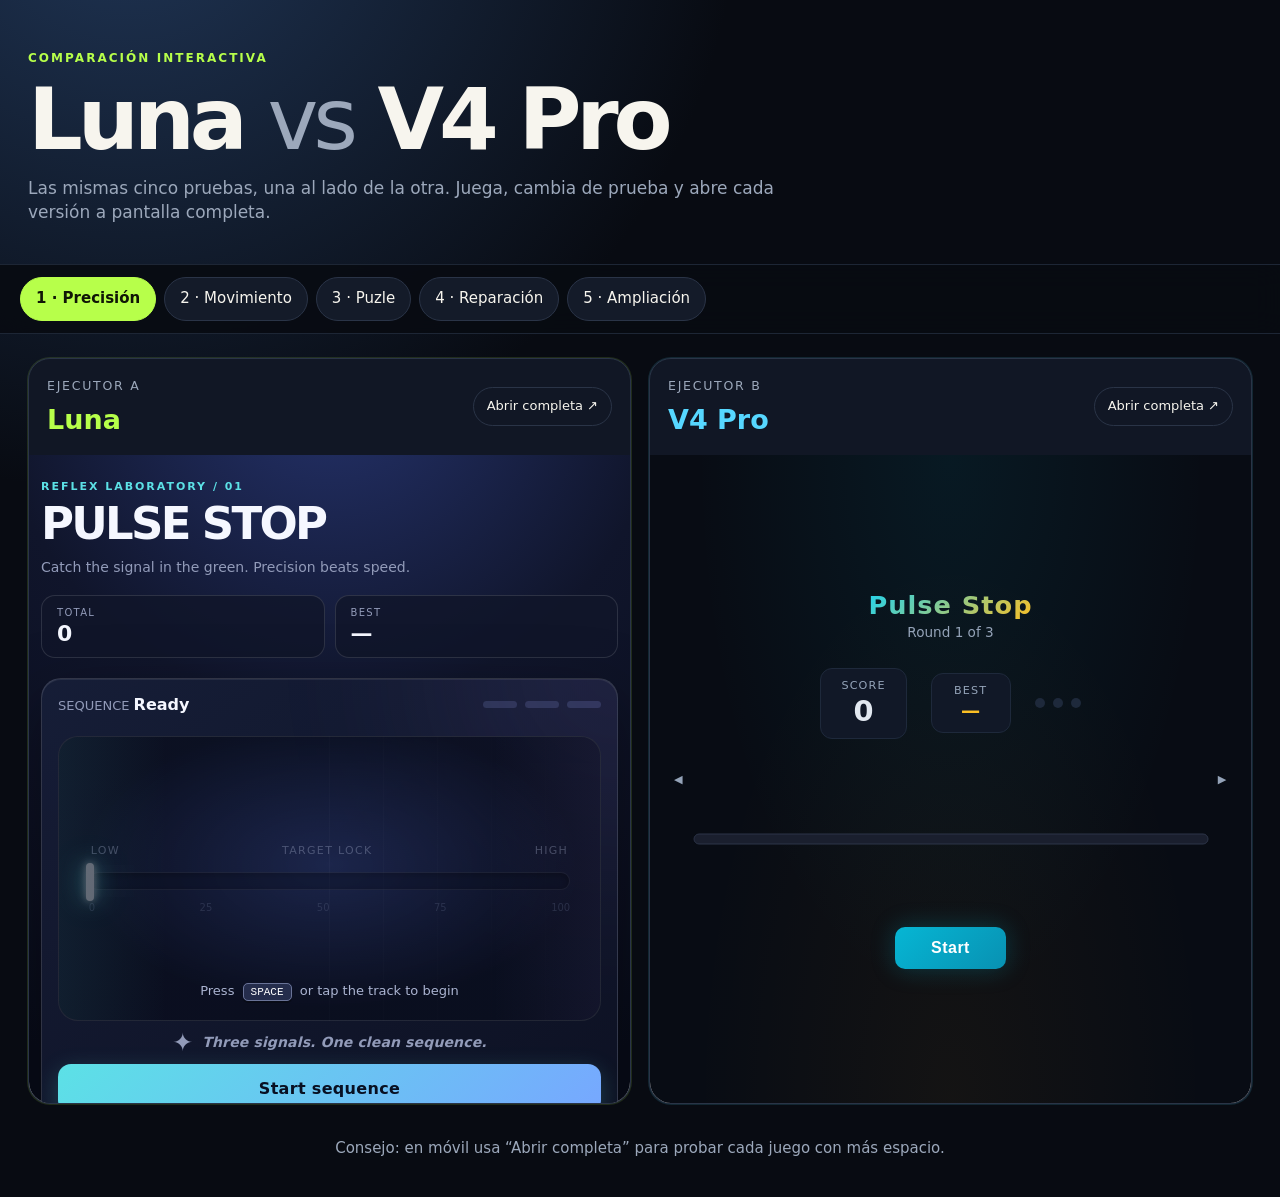
==== index.html @ 1386f09f "Publish interactive Luna and V4 Pro comparison" ====
<!doctype html><html lang="es"><head><meta charset="utf-8"><meta name="viewport" content="width=device-width,initial-scale=1"><title>Luna vs V4 Pro — duelo jugable</title><link rel="stylesheet" href="style.css"></head><body><header><p class="eyebrow">COMPARACIÓN INTERACTIVA</p><h1>Luna <span>vs</span> V4 Pro</h1><p>Las mismas cinco pruebas, una al lado de la otra. Juega, cambia de prueba y abre cada versión a pantalla completa.</p></header><nav id="tabs"></nav><main><section class="panel luna"><div class="panel-head"><div><small>EJECUTOR A</small><h2>Luna</h2></div><a id="open-luna" target="_blank">Abrir completa ↗</a></div><iframe id="luna" title="Versión Luna"></iframe></section><section class="panel pro"><div class="panel-head"><div><small>EJECUTOR B</small><h2>V4 Pro</h2></div><a id="open-pro" target="_blank">Abrir completa ↗</a></div><iframe id="pro" title="Versión V4 Pro"></iframe></section></main><footer>Consejo: en móvil usa “Abrir completa” para probar cada juego con más espacio.</footer><script src="app.js"></script></body></html>
---- style.css ----
:root{--bg:#080b12;--panel:#111725;--line:#2a3447;--text:#f7f5ee;--muted:#9ca8bb;--green:#b7ff4a;--cyan:#56d7ff}*{box-sizing:border-box}body{margin:0;background:radial-gradient(circle at 10% -10%,#203657 0,transparent 35%),var(--bg);color:var(--text);font:15px/1.45 Inter,system-ui,sans-serif}header{max-width:1500px;margin:auto;padding:38px 28px 22px}.eyebrow{color:var(--green);font-size:12px;font-weight:900;letter-spacing:.17em}h1{font-size:clamp(44px,7vw,86px);line-height:.9;margin:14px 0;letter-spacing:-.06em}h1 span{color:var(--muted);font-weight:400}header>p:last-child{max-width:760px;color:var(--muted);font-size:17px}nav{position:sticky;top:0;z-index:4;display:flex;gap:8px;overflow:auto;padding:12px max(20px,calc((100vw - 1444px)/2));background:#080b12e8;backdrop-filter:blur(14px);border-block:1px solid #1d2635}button{white-space:nowrap;border:1px solid var(--line);border-radius:999px;background:#141b29;color:var(--text);padding:10px 15px;font:inherit;cursor:pointer}button.active{background:var(--green);border-color:var(--green);color:#101606;font-weight:900}main{display:grid;grid-template-columns:1fr 1fr;gap:18px;max-width:1500px;margin:auto;padding:24px 28px}.panel{min-width:0;background:var(--panel);border:1px solid var(--line);border-radius:22px;overflow:hidden}.panel.luna{box-shadow:0 0 0 1px #b7ff4a22}.panel.pro{box-shadow:0 0 0 1px #56d7ff22}.panel-head{display:flex;align-items:center;justify-content:space-between;padding:16px 18px}.panel-head small{color:var(--muted);letter-spacing:.14em}.panel-head h2{margin:3px 0 0;font-size:27px}.luna h2{color:var(--green)}.pro h2{color:var(--cyan)}a{color:var(--text);border:1px solid var(--line);border-radius:999px;padding:9px 13px;text-decoration:none;font-size:13px}a:hover{border-color:var(--cyan)}iframe{display:block;width:100%;height:min(72vh,760px);border:0;background:#fff}footer{padding:10px 28px 38px;text-align:center;color:var(--muted)}@media(max-width:850px){header{padding:28px 18px 16px}main{grid-template-columns:1fr;padding:16px}.panel{border-radius:17px}iframe{height:72vh}.panel-head{padding:13px 14px}}
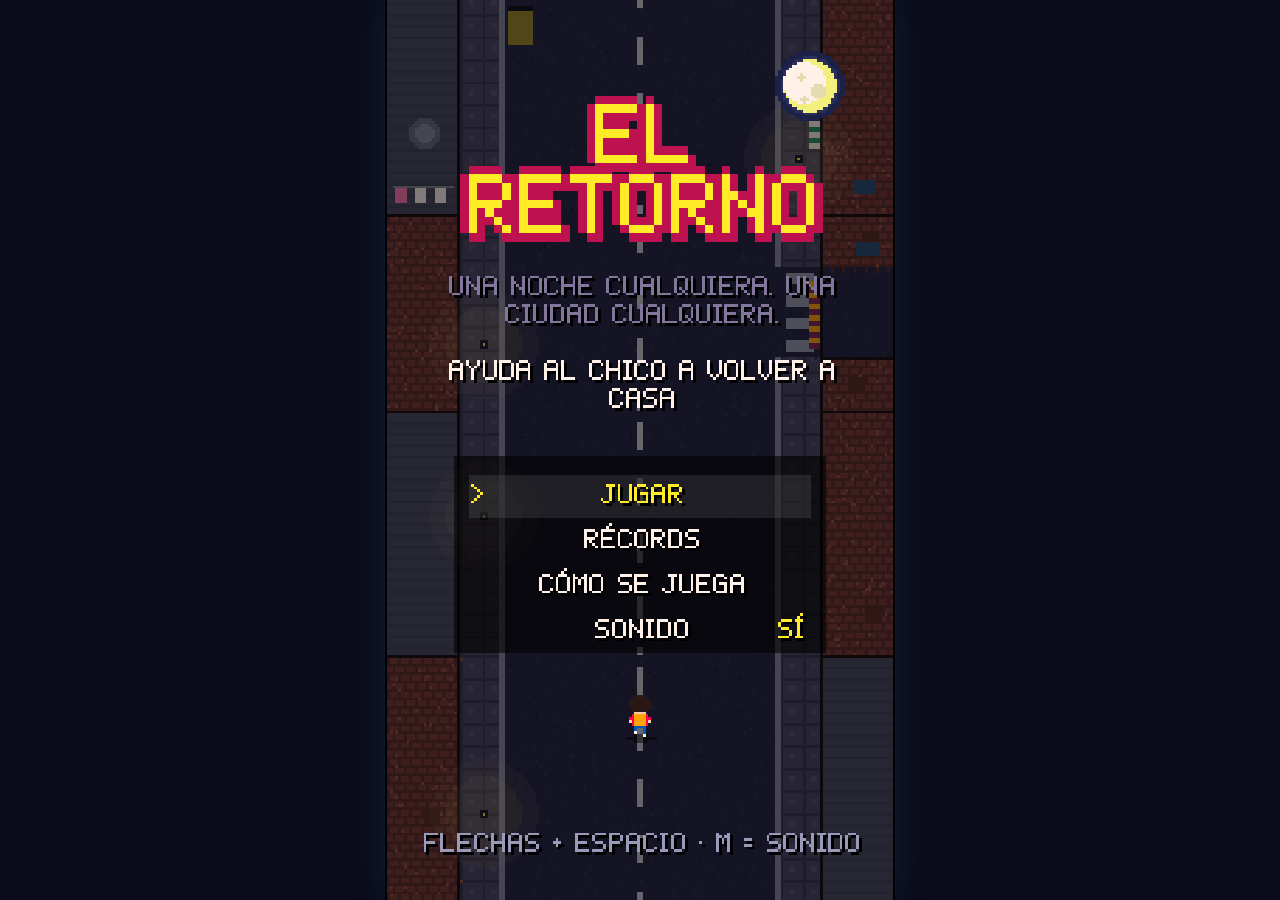
==== commit d2976083: "Serve El Retorno from the repo root and remove the Luna vs V4 Pro comparison Vercel publishes the re" ====
--- a/index.html
+++ b/index.html
@@ -1 +1,38 @@
-<!doctype html><html lang="es"><head><meta charset="utf-8"><meta name="viewport" content="width=device-width,initial-scale=1"><title>Luna vs V4 Pro — duelo jugable</title><link rel="stylesheet" href="style.css"></head><body><header><p class="eyebrow">COMPARACIÓN INTERACTIVA</p><h1>Luna <span>vs</span> V4 Pro</h1><p>Las mismas cinco pruebas, una al lado de la otra. Juega, cambia de prueba y abre cada versión a pantalla completa.</p></header><nav id="tabs"></nav><main><section class="panel luna"><div class="panel-head"><div><small>EJECUTOR A</small><h2>Luna</h2></div><a id="open-luna" target="_blank">Abrir completa ↗</a></div><iframe id="luna" title="Versión Luna"></iframe></section><section class="panel pro"><div class="panel-head"><div><small>EJECUTOR B</small><h2>V4 Pro</h2></div><a id="open-pro" target="_blank">Abrir completa ↗</a></div><iframe id="pro" title="Versión V4 Pro"></iframe></section></main><footer>Consejo: en móvil usa “Abrir completa” para probar cada juego con más espacio.</footer><script src="app.js"></script></body></html>+<!doctype html>
+<html lang="es">
+<head>
+<meta charset="utf-8">
+<meta name="viewport" content="width=device-width,initial-scale=1,maximum-scale=1,user-scalable=no,viewport-fit=cover">
+<meta name="theme-color" content="#0b0b1a">
+<meta name="description" content="El Retorno: ayuda al chico a volver a casa esquivando zombis, vampiros, volcanes y más en una ciudad española de noche. Cada partida es distinta.">
+<meta property="og:title" content="El Retorno">
+<meta property="og:description" content="Una noche cualquiera. Una ciudad cualquiera. Zombis, un vampiro, un volcán en la avenida... y tu madre esperando.">
+<title>El Retorno</title>
+<link rel="icon" href="data:image/svg+xml,%3Csvg xmlns='http://www.w3.org/2000/svg' viewBox='0 0 8 8' shape-rendering='crispEdges'%3E%3Crect width='8' height='8' fill='%230b0b1a'/%3E%3Crect x='2' y='1' width='4' height='3' fill='%23291814'/%3E%3Crect x='3' y='3' width='3' height='2' fill='%23ffccaa'/%3E%3Crect x='2' y='5' width='4' height='2' fill='%23ff004d'/%3E%3Crect x='6' y='1' width='1' height='1' fill='%23fff1e8'/%3E%3C/svg%3E">
+<link rel="stylesheet" href="style.css">
+</head>
+<body>
+<div id="app">
+  <div id="stage">
+    <canvas id="screen" width="180" height="320" aria-label="El Retorno"></canvas>
+  </div>
+  <div id="pad">
+    <div id="joy" aria-hidden="true"><div class="base"><div class="knob"></div></div></div>
+    <div id="mid">
+      <button id="btn-pause" class="mini" aria-label="Pausa">II</button>
+      <button id="btn-mute" class="mini" aria-label="Sonido">♪</button>
+    </div>
+    <div id="ab">
+      <button class="btn a" data-k="a">A</button>
+    </div>
+  </div>
+</div>
+<noscript>Necesitas JavaScript para jugar a El Retorno.</noscript>
+<script src="js/core.js"></script>
+<script src="js/art.js"></script>
+<script src="js/hazards.js"></script>
+<script src="js/game.js"></script>
+<script src="js/scenes.js"></script>
+<script src="js/main.js"></script>
+</body>
+</html>
--- a/style.css
+++ b/style.css
@@ -1 +1,30 @@
-:root{--bg:#080b12;--panel:#111725;--line:#2a3447;--text:#f7f5ee;--muted:#9ca8bb;--green:#b7ff4a;--cyan:#56d7ff}*{box-sizing:border-box}body{margin:0;background:radial-gradient(circle at 10% -10%,#203657 0,transparent 35%),var(--bg);color:var(--text);font:15px/1.45 Inter,system-ui,sans-serif}header{max-width:1500px;margin:auto;padding:38px 28px 22px}.eyebrow{color:var(--green);font-size:12px;font-weight:900;letter-spacing:.17em}h1{font-size:clamp(44px,7vw,86px);line-height:.9;margin:14px 0;letter-spacing:-.06em}h1 span{color:var(--muted);font-weight:400}header>p:last-child{max-width:760px;color:var(--muted);font-size:17px}nav{position:sticky;top:0;z-index:4;display:flex;gap:8px;overflow:auto;padding:12px max(20px,calc((100vw - 1444px)/2));background:#080b12e8;backdrop-filter:blur(14px);border-block:1px solid #1d2635}button{white-space:nowrap;border:1px solid var(--line);border-radius:999px;background:#141b29;color:var(--text);padding:10px 15px;font:inherit;cursor:pointer}button.active{background:var(--green);border-color:var(--green);color:#101606;font-weight:900}main{display:grid;grid-template-columns:1fr 1fr;gap:18px;max-width:1500px;margin:auto;padding:24px 28px}.panel{min-width:0;background:var(--panel);border:1px solid var(--line);border-radius:22px;overflow:hidden}.panel.luna{box-shadow:0 0 0 1px #b7ff4a22}.panel.pro{box-shadow:0 0 0 1px #56d7ff22}.panel-head{display:flex;align-items:center;justify-content:space-between;padding:16px 18px}.panel-head small{color:var(--muted);letter-spacing:.14em}.panel-head h2{margin:3px 0 0;font-size:27px}.luna h2{color:var(--green)}.pro h2{color:var(--cyan)}a{color:var(--text);border:1px solid var(--line);border-radius:999px;padding:9px 13px;text-decoration:none;font-size:13px}a:hover{border-color:var(--cyan)}iframe{display:block;width:100%;height:min(72vh,760px);border:0;background:#fff}footer{padding:10px 28px 38px;text-align:center;color:var(--muted)}@media(max-width:850px){header{padding:28px 18px 16px}main{grid-template-columns:1fr;padding:16px}.panel{border-radius:17px}iframe{height:72vh}.panel-head{padding:13px 14px}}+:root{--bg:#0b0b1a;--ink:#fff1e8;--pad:#1a1a33;--a:#ff004d}
+*{box-sizing:border-box;-webkit-tap-highlight-color:transparent}
+html,body{margin:0;height:100%;background:var(--bg);color:var(--ink);overflow:hidden;touch-action:none;-webkit-user-select:none;user-select:none;font-family:ui-monospace,Menlo,Consolas,monospace}
+#app{position:fixed;inset:0;display:flex;flex-direction:column;padding:env(safe-area-inset-top) env(safe-area-inset-right) env(safe-area-inset-bottom) env(safe-area-inset-left)}
+#stage{position:relative;flex:1;min-height:0;display:flex;align-items:center;justify-content:center}
+canvas{display:block;image-rendering:pixelated;image-rendering:crisp-edges;background:#000;box-shadow:0 0 0 2px #000,0 0 40px #29adff22}
+#pad{display:none}
+body.touch #pad{display:flex;align-items:stretch;justify-content:space-between;gap:10px;padding:10px 18px max(18px,4vh);flex:1;min-height:0}
+/* joystick */
+#joy{position:relative;flex:1;touch-action:none;border-radius:24px;background:radial-gradient(circle at 50% 50%,#ffffff08,transparent 70%)}
+#joy .base{position:absolute;left:50%;top:50%;width:112px;height:112px;margin:-56px 0 0 -56px;border-radius:50%;background:#1a1a33cc;border:3px solid #000;box-shadow:inset 0 0 0 3px #2b2b52,0 4px 0 #0006;pointer-events:none}
+#joy .knob{position:absolute;left:50%;top:50%;width:52px;height:52px;margin:-26px 0 0 -26px;border-radius:50%;background:#3a3a6a;border:3px solid #000;box-shadow:inset -4px -4px 0 #0005,inset 3px 3px 0 #fff3}
+#joy.active .knob{background:#5a5aa0}
+#mid{display:flex;flex-direction:column;gap:12px;justify-content:flex-start}
+.mini{width:34px;height:34px;border:2px solid #000;background:#1d2b53cc;color:var(--ink);font:bold 13px/1 ui-monospace,monospace;cursor:pointer;box-shadow:inset -2px -2px 0 #0006,inset 2px 2px 0 #fff2}
+.mini:active{transform:translate(1px,1px)}
+#ab{display:flex;align-items:center;justify-content:center;width:120px}
+.btn{width:84px;height:84px;border-radius:50%;border:3px solid #000;color:#fff;font:bold 24px/1 ui-monospace,monospace;touch-action:none;box-shadow:inset -5px -5px 0 #0005,inset 4px 4px 0 #fff4;background:var(--a)}
+.btn.on{transform:translate(2px,2px);filter:brightness(1.3)}
+@media (orientation:portrait){
+  body.touch #stage{flex:none;padding-top:max(14px,4vh)}
+}
+@media (orientation:landscape){
+  body.touch #pad{position:absolute;inset:0;padding:0;pointer-events:none;background:none}
+  body.touch #joy{position:absolute;left:0;top:0;bottom:0;width:40%;border-radius:0;background:none;pointer-events:none}
+  body.touch.playing #joy{pointer-events:auto}
+  body.touch #joy .base{left:110px;top:calc(100% - 110px);opacity:.6}
+  body.touch #mid{position:absolute;top:calc(8px + env(safe-area-inset-top));left:calc(8px + env(safe-area-inset-left));pointer-events:auto;opacity:.7}
+  body.touch #ab{position:absolute;right:calc(14px + env(safe-area-inset-right));bottom:18px;pointer-events:auto;opacity:.7;width:auto}
+}
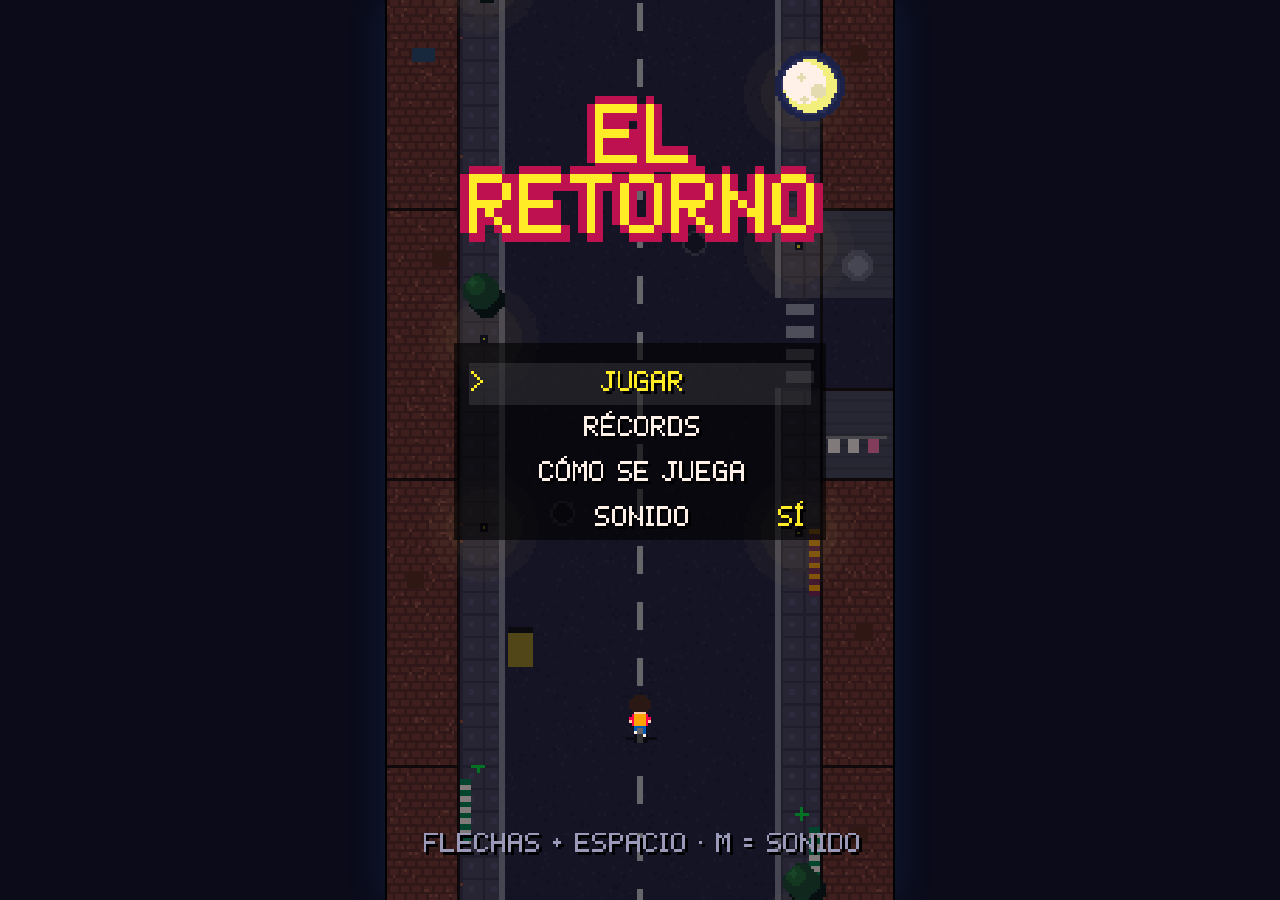
==== commit e6798ba5: "Drop the title taglines and allow pixel emotes in leaderboard names Remove "Una noche cualquiera..."" ====
--- a/index.html
+++ b/index.html
@@ -6,7 +6,7 @@
 <meta name="theme-color" content="#0b0b1a">
 <meta name="description" content="El Retorno: ayuda al chico a volver a casa esquivando zombis, vampiros, volcanes y más en una ciudad española de noche. Cada partida es distinta.">
 <meta property="og:title" content="El Retorno">
-<meta property="og:description" content="Una noche cualquiera. Una ciudad cualquiera. Zombis, un vampiro, un volcán en la avenida... y tu madre esperando.">
+<meta property="og:description" content="Llega a casa esquivando zombis, un vampiro, un volcán en la avenida y El Coco. Cada partida es distinta.">
 <title>El Retorno</title>
 <link rel="icon" href="data:image/svg+xml,%3Csvg xmlns='http://www.w3.org/2000/svg' viewBox='0 0 8 8' shape-rendering='crispEdges'%3E%3Crect width='8' height='8' fill='%230b0b1a'/%3E%3Crect x='2' y='1' width='4' height='3' fill='%23291814'/%3E%3Crect x='3' y='3' width='3' height='2' fill='%23ffccaa'/%3E%3Crect x='2' y='5' width='4' height='2' fill='%23ff004d'/%3E%3Crect x='6' y='1' width='1' height='1' fill='%23fff1e8'/%3E%3C/svg%3E">
 <link rel="stylesheet" href="style.css">
